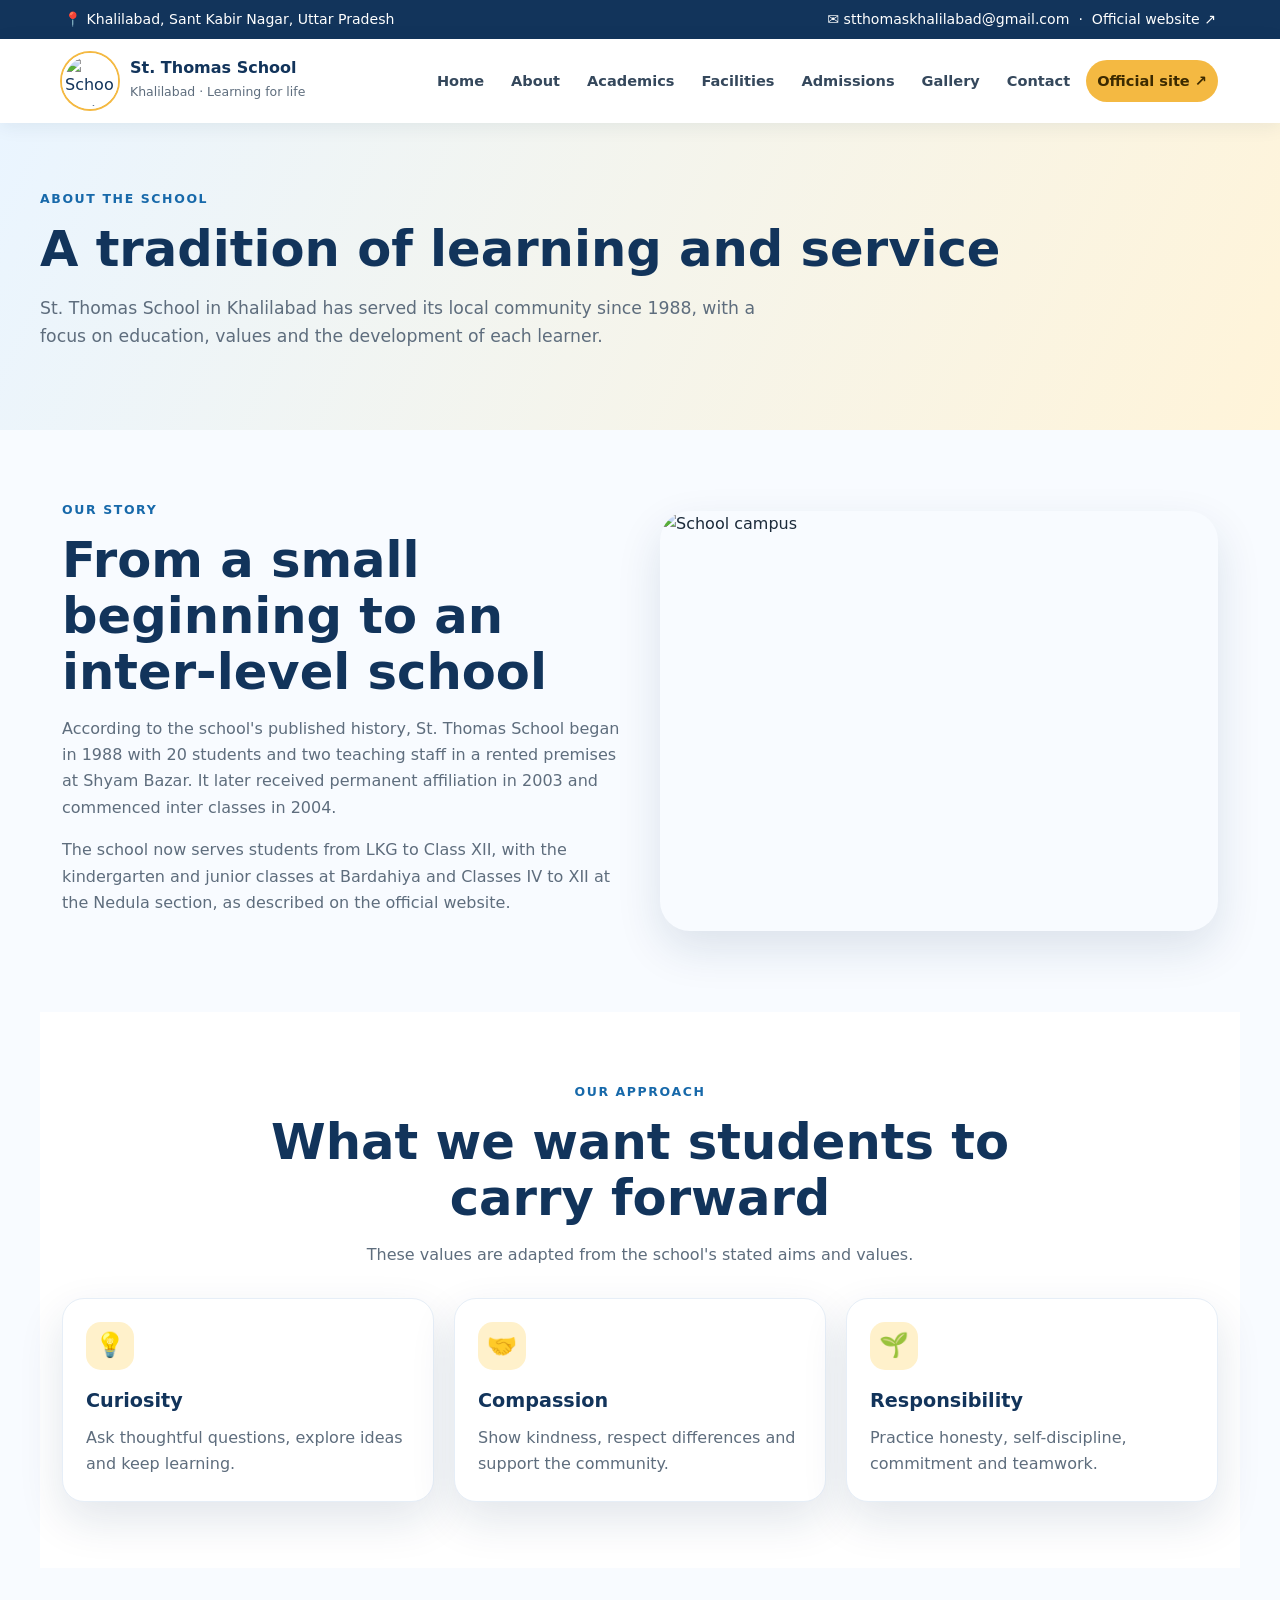
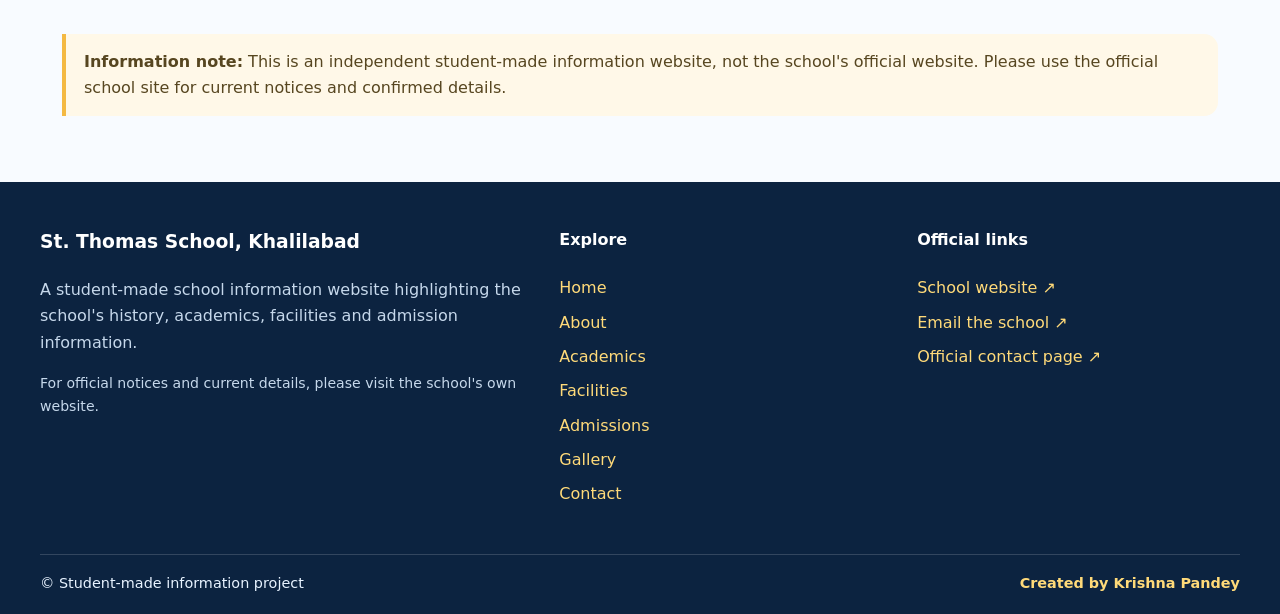
==== about.html @ 10039167 "Add files via upload" ====
<!doctype html>
<html lang="en">
<head>
<meta charset="utf-8">
<meta name="viewport" content="width=device-width, initial-scale=1">
<meta name="description" content="Student-made information website for St. Thomas School, Khalilabad. See school overview, academics, facilities, admissions and official contact links.">
<title>About Us | St. Thomas School, Khalilabad</title>
<link rel="stylesheet" href="styles.css">
</head>
<body>
<div class="topbar"><span>📍 Khalilabad, Sant Kabir Nagar, Uttar Pradesh</span><span><a href="mailto:stthomaskhalilabad@gmail.com">✉ stthomaskhalilabad@gmail.com</a> &nbsp;·&nbsp; <a href="https://stskhalilabad.in/" target="_blank" rel="noopener">Official website ↗</a></span></div>
<header class="site-header"><div class="nav-wrap">
<a class="brand" href="index.html"><img src="assets/school-logo.jpg" alt="School project image"><span><strong>St. Thomas School</strong><small>Khalilabad · Learning for life</small></span></a>
<button class="menu-toggle" aria-expanded="false" aria-label="Toggle navigation">☰ Menu</button>
<nav class="nav" aria-label="Main navigation"><a class="" href="index.html">Home</a><a class="" href="about.html">About</a><a class="" href="academics.html">Academics</a><a class="" href="facilities.html">Facilities</a><a class="" href="admissions.html">Admissions</a><a class="" href="gallery.html">Gallery</a><a class="" href="contact.html">Contact</a><a class="official" href="https://stskhalilabad.in/" target="_blank" rel="noopener">Official site ↗</a></nav>
</div></header>
<main>
<section class="page-hero"><div class="inner"><span class="kicker">About the school</span><h1>A tradition of learning and service</h1><p>St. Thomas School in Khalilabad has served its local community since 1988, with a focus on education, values and the development of each learner.</p></div></section>
<section class="wrap"><div class="split"><div><span class="kicker">Our story</span><div class="section-head"><h2>From a small beginning to an inter-level school</h2><p>According to the school's published history, St. Thomas School began in 1988 with 20 students and two teaching staff in a rented premises at Shyam Bazar. It later received permanent affiliation in 2003 and commenced inter classes in 2004.</p><p>The school now serves students from LKG to Class XII, with the kindergarten and junior classes at Bardahiya and Classes IV to XII at the Nedula section, as described on the official website.</p></div></div><img class="rounded-photo" src="assets/school-campus.webp" alt="School campus"></div></section>
<section class="wrap" style="background:#fff"><div class="section-head center"><span class="kicker">Our approach</span><h2>What we want students to carry forward</h2><p>These values are adapted from the school's stated aims and values.</p></div><div class="grid">
<article class="card"><div class="card-body"><div class="icon">💡</div><h3>Curiosity</h3><p>Ask thoughtful questions, explore ideas and keep learning.</p></div></article>
<article class="card"><div class="card-body"><div class="icon">🤝</div><h3>Compassion</h3><p>Show kindness, respect differences and support the community.</p></div></article>
<article class="card"><div class="card-body"><div class="icon">🌱</div><h3>Responsibility</h3><p>Practice honesty, self-discipline, commitment and teamwork.</p></div></article>
</div></section>
<section class="wrap"><div class="note"><strong>Information note:</strong> This is an independent student-made information website, not the school's official website. Please use the official school site for current notices and confirmed details.</div></section>
</main>
<footer class="site-footer"><div class="footer-grid">
<div><h3>St. Thomas School, Khalilabad</h3><p>A student-made school information website highlighting the school's history, academics, facilities and admission information.</p><p class="small">For official notices and current details, please visit the school's own website.</p></div>
<div><h4>Explore</h4><ul><li><a href="index.html">Home</a></li><li><a href="about.html">About</a></li><li><a href="academics.html">Academics</a></li><li><a href="facilities.html">Facilities</a></li><li><a href="admissions.html">Admissions</a></li><li><a href="gallery.html">Gallery</a></li><li><a href="contact.html">Contact</a></li></ul></div>
<div><h4>Official links</h4><ul><li><a href="https://stskhalilabad.in/" target="_blank" rel="noopener">School website ↗</a></li><li><a href="mailto:stthomaskhalilabad@gmail.com">Email the school ↗</a></li><li><a href="https://stskhalilabad.in/contact-us" target="_blank" rel="noopener">Official contact page ↗</a></li></ul></div>
</div><div class="credit"><span>© <span data-year></span> Student-made information project</span><span><strong>Created by Krishna Pandey</strong></span></div></footer>
<script src="script.js"></script>
</body></html>
---- styles.css ----
:root{--navy:#12345b;--blue:#1769aa;--sky:#eaf5ff;--gold:#f4b942;--coral:#ff795f;--ink:#1b2a3a;--muted:#5e6d7d;--white:#fff;--shadow:0 18px 45px rgba(18,52,91,.12);--radius:22px}
*{box-sizing:border-box}html{scroll-behavior:smooth}body{margin:0;font-family:Inter,ui-sans-serif,system-ui,-apple-system,"Segoe UI",Arial,sans-serif;color:var(--ink);line-height:1.65;background:#f8fbff}a{color:var(--blue)}img{max-width:100%;display:block}.topbar{background:var(--navy);color:white;padding:8px 5%;font-size:.88rem;display:flex;justify-content:space-between;gap:12px;flex-wrap:wrap}.topbar a{color:#fff;text-decoration:none}.site-header{position:sticky;top:0;z-index:10;background:rgba(255,255,255,.96);backdrop-filter:blur(12px);box-shadow:0 3px 18px rgba(20,50,80,.08)}.nav-wrap{max-width:1200px;margin:auto;padding:14px 22px;display:flex;align-items:center;gap:16px;justify-content:space-between}.brand{display:flex;align-items:center;gap:12px;text-decoration:none;color:var(--navy);min-width:220px}.brand img{width:56px;height:56px;object-fit:cover;border-radius:50%;border:3px solid #fff;box-shadow:0 0 0 2px var(--gold)}.brand strong{display:block;line-height:1.2;font-size:1rem}.brand small{color:var(--muted);font-size:.78rem}.nav{display:flex;align-items:center;gap:5px;flex-wrap:wrap;justify-content:flex-end}.nav a{padding:9px 11px;border-radius:999px;text-decoration:none;color:#35485c;font-size:.91rem;font-weight:650}.nav a:hover,.nav a.active{background:var(--sky);color:var(--blue)}.nav .official{background:var(--gold);color:#3c2a00}.menu-toggle{display:none;border:0;background:var(--sky);color:var(--navy);border-radius:12px;padding:9px 12px;font-size:1rem}.hero{min-height:500px;display:flex;align-items:center;position:relative;overflow:hidden;background:linear-gradient(90deg,rgba(9,36,68,.88),rgba(9,36,68,.45)),url('assets/school-campus.webp') center/cover;color:white}.hero-inner{max-width:1200px;width:100%;margin:auto;padding:78px 24px}.eyebrow{display:inline-flex;align-items:center;gap:8px;background:rgba(255,255,255,.15);border:1px solid rgba(255,255,255,.35);padding:7px 13px;border-radius:999px;font-size:.85rem;font-weight:700;letter-spacing:.04em}.hero h1{font-size:clamp(2.4rem,6vw,4.8rem);line-height:1.04;max-width:850px;margin:20px 0}.hero p{max-width:650px;font-size:1.12rem;color:#edf6ff}.actions{display:flex;gap:12px;flex-wrap:wrap;margin-top:26px}.btn{display:inline-flex;align-items:center;justify-content:center;gap:8px;padding:12px 19px;border-radius:999px;text-decoration:none;font-weight:750;border:2px solid transparent;transition:.2s}.btn:hover{transform:translateY(-2px)}.btn-gold{background:var(--gold);color:#2d250f}.btn-white{border-color:#fff;color:#fff;background:transparent}.btn-blue{background:var(--blue);color:white}.btn-light{background:var(--sky);color:var(--navy)}.wrap{max-width:1200px;margin:auto;padding:66px 22px}.section-head{max-width:760px;margin-bottom:30px}.section-head.center{text-align:center;margin-left:auto;margin-right:auto}.kicker{color:var(--blue);text-transform:uppercase;letter-spacing:.13em;font-size:.78rem;font-weight:850}.section-head h2,.page-hero h1{font-size:clamp(2rem,4vw,3.1rem);line-height:1.13;color:var(--navy);margin:9px 0 13px}.section-head p,.muted{color:var(--muted)}.grid{display:grid;grid-template-columns:repeat(3,minmax(0,1fr));gap:20px}.grid.two{grid-template-columns:repeat(2,minmax(0,1fr))}.card{background:white;border:1px solid #e6eef7;border-radius:var(--radius);overflow:hidden;box-shadow:var(--shadow)}.card-body{padding:23px}.card h3{margin:0 0 8px;color:var(--navy);font-size:1.2rem}.card p{margin:0;color:var(--muted)}.icon{width:48px;height:48px;display:grid;place-items:center;border-radius:15px;background:#fff1cb;font-size:1.5rem;margin-bottom:15px}.photo-card img{width:100%;height:220px;object-fit:cover}.photo-card .card-body{padding:18px 20px}.stats{background:linear-gradient(110deg,var(--navy),#1769aa);color:white}.stats-row{max-width:1200px;margin:auto;padding:30px 22px;display:grid;grid-template-columns:repeat(4,1fr);gap:18px}.stat{padding:12px 15px;border-left:3px solid var(--gold)}.stat strong{font-size:1.7rem;display:block}.stat span{color:#d9ebff;font-size:.9rem}.split{display:grid;grid-template-columns:1fr 1fr;gap:40px;align-items:center}.rounded-photo{width:100%;height:420px;object-fit:cover;border-radius:30px;box-shadow:var(--shadow)}.checklist{padding:0;list-style:none}.checklist li{padding:8px 0 8px 30px;position:relative}.checklist li:before{content:"✓";position:absolute;left:0;top:7px;background:#e4f8ed;color:#16824a;border-radius:50%;width:21px;height:21px;display:grid;place-items:center;font-weight:900;font-size:.8rem}.page-hero{background:linear-gradient(115deg,#eaf5ff,#fff4d9);padding:62px 22px}.page-hero .inner{max-width:1200px;margin:auto}.page-hero p{max-width:750px;color:var(--muted);font-size:1.08rem}.banner{padding:32px;border-radius:26px;background:linear-gradient(120deg,#12345b,#1769aa);color:white;display:flex;justify-content:space-between;align-items:center;gap:22px;flex-wrap:wrap}.banner h2{margin:0 0 7px;font-size:1.8rem}.banner p{margin:0;color:#e0efff}.pill{display:inline-block;padding:6px 11px;border-radius:999px;background:#eaf5ff;color:#1769aa;font-weight:750;font-size:.8rem}.table-wrap{overflow:auto;background:white;border-radius:18px;box-shadow:var(--shadow)}table{width:100%;border-collapse:collapse;min-width:560px}th,td{text-align:left;padding:15px 18px;border-bottom:1px solid #e8eef5}th{background:#eaf5ff;color:var(--navy)}.contact-box{background:white;border:1px solid #e6eef7;border-radius:20px;padding:25px;box-shadow:var(--shadow)}.contact-line{display:flex;gap:13px;margin:15px 0;align-items:flex-start}.contact-line span:first-child{font-size:1.35rem}.gallery{display:grid;grid-template-columns:repeat(3,1fr);gap:14px}.gallery img{height:260px;width:100%;object-fit:cover;border-radius:18px;box-shadow:var(--shadow)}.note{border-left:4px solid var(--gold);padding:15px 18px;background:#fff8e8;border-radius:0 14px 14px 0;color:#574620}.site-footer{background:#0c2340;color:#e8f3ff;padding:45px 22px 18px}.footer-grid{max-width:1200px;margin:auto;display:grid;grid-template-columns:1.5fr 1fr 1fr;gap:35px}.site-footer h3,.site-footer h4{color:white;margin-top:0}.site-footer p,.site-footer li{color:#c6d8eb}.site-footer a{color:#ffda79;text-decoration:none}.site-footer ul{list-style:none;padding:0}.site-footer li{margin:8px 0}.credit{max-width:1200px;margin:30px auto 0;padding-top:17px;border-top:1px solid rgba(255,255,255,.16);display:flex;justify-content:space-between;gap:12px;flex-wrap:wrap;font-size:.9rem}.credit strong{color:#ffda79}.small{font-size:.88rem}.spacer{height:10px}
@media(max-width:920px){.nav-wrap{flex-wrap:wrap}.menu-toggle{display:block}.nav{display:none;width:100%;justify-content:flex-start;padding:8px 0 2px}.nav.open{display:flex}.nav a{padding:9px 12px}.grid{grid-template-columns:repeat(2,minmax(0,1fr))}.split{gap:25px}.footer-grid{grid-template-columns:1fr 1fr}.footer-grid>div:first-child{grid-column:1/-1}}
@media(max-width:620px){.topbar{font-size:.78rem}.brand{min-width:0}.brand img{width:47px;height:47px}.brand strong{font-size:.88rem}.brand small{font-size:.7rem}.hero{min-height:470px}.hero-inner{padding:62px 22px}.wrap{padding:48px 18px}.grid,.grid.two,.split{grid-template-columns:1fr}.stats-row{grid-template-columns:repeat(2,1fr)}.rounded-photo{height:290px}.gallery{grid-template-columns:repeat(2,1fr)}.gallery img{height:180px}.footer-grid{grid-template-columns:1fr}.footer-grid>div:first-child{grid-column:auto}.page-hero{padding:45px 18px}.banner{padding:24px}}
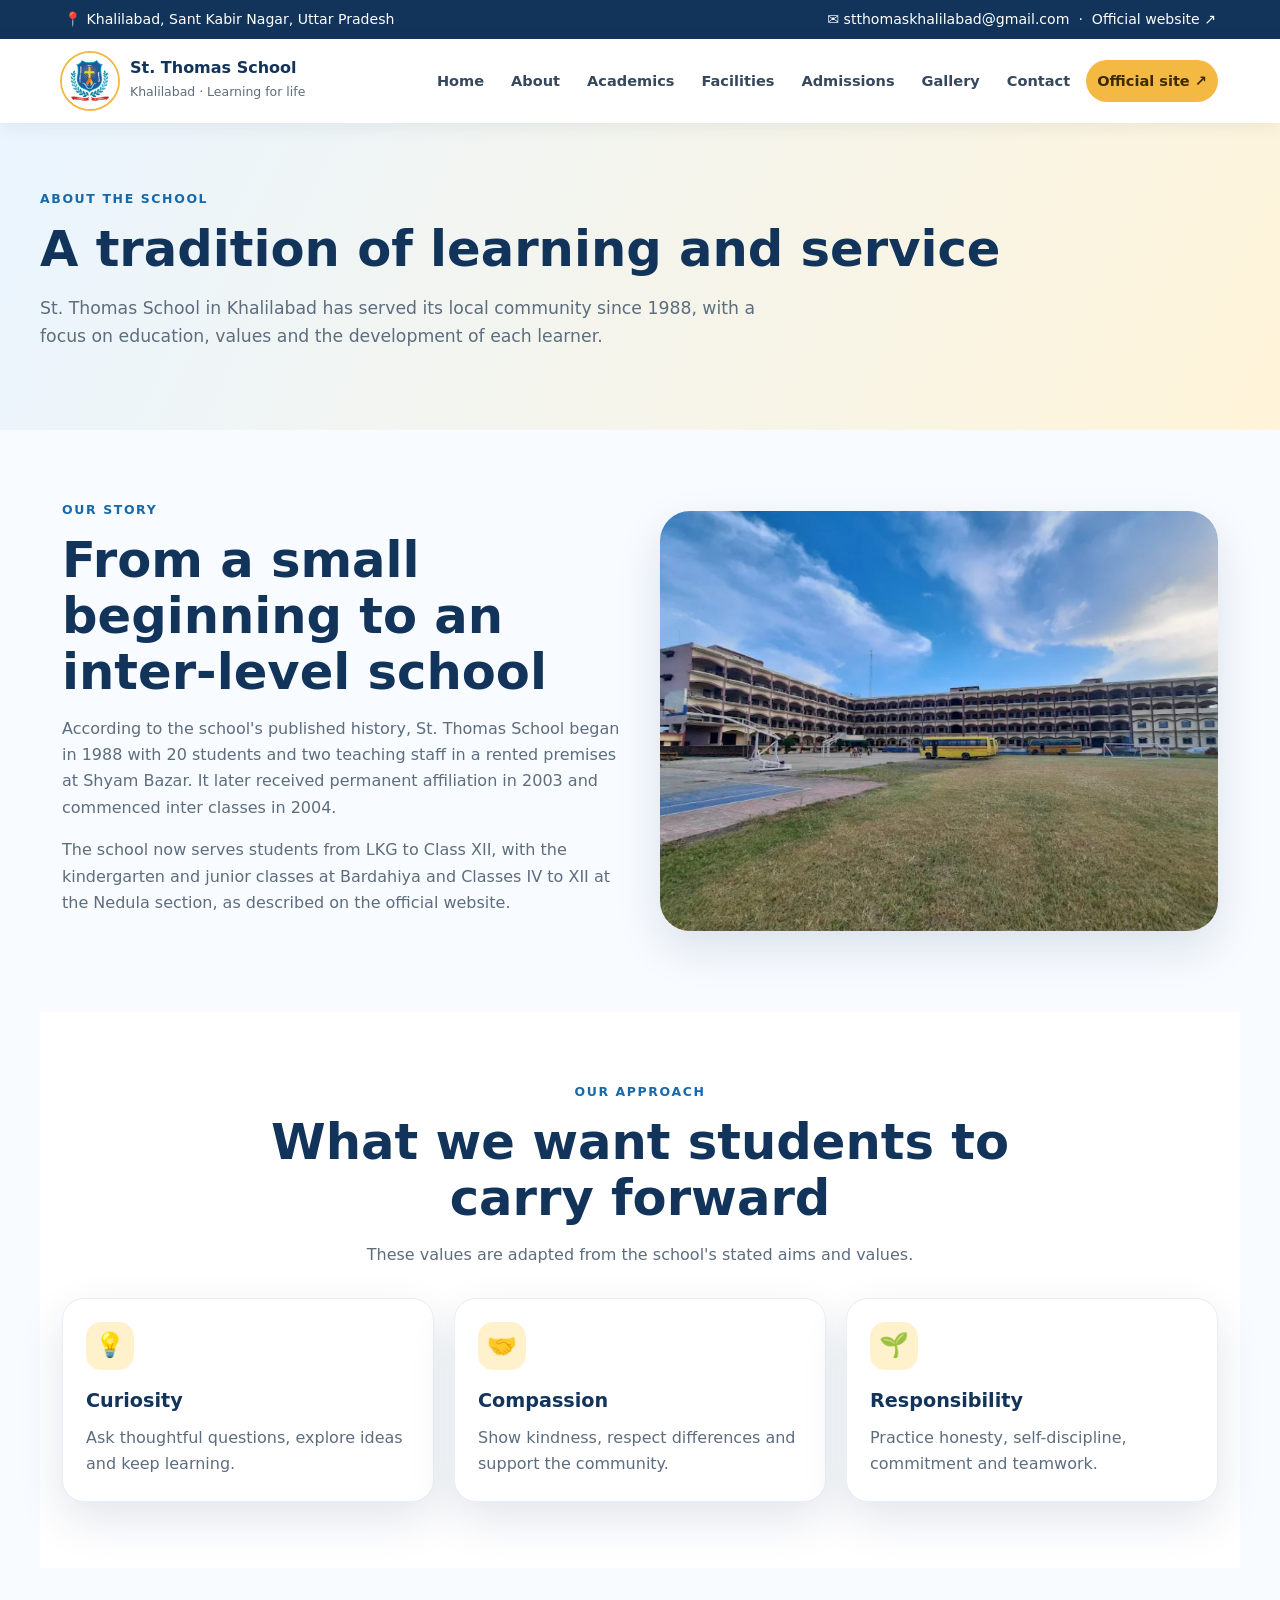
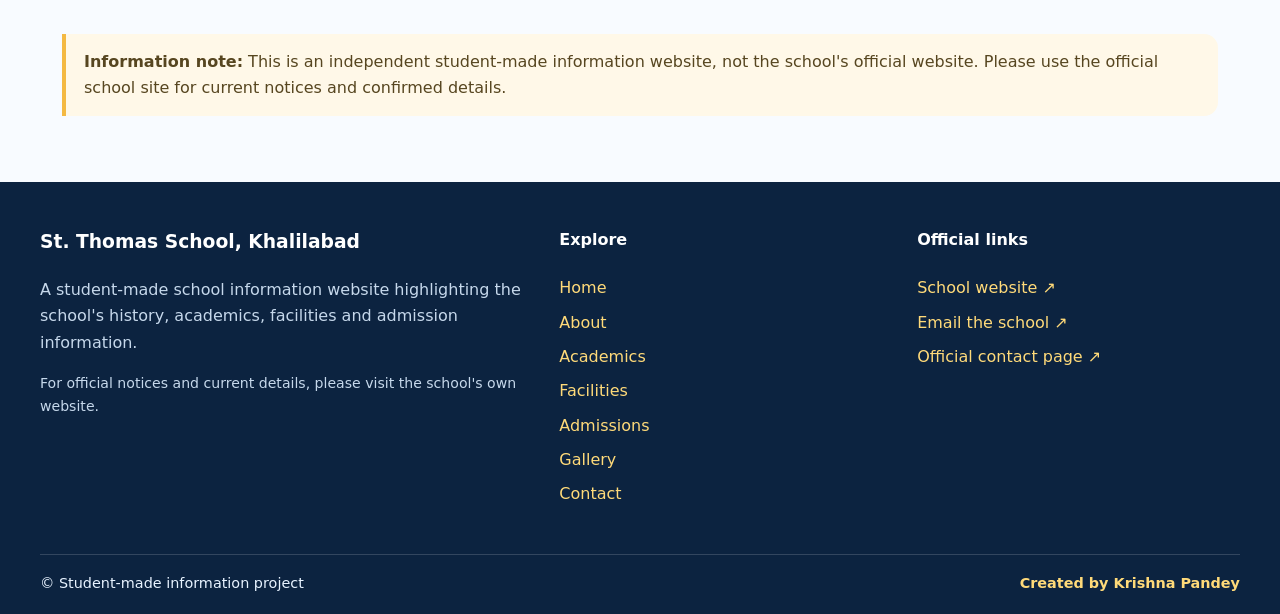
==== commit f7b71d1f: "Fix image source for school logo in about.html" ====
--- a/about.html
+++ b/about.html
@@ -10,13 +10,13 @@
 <body>
 <div class="topbar"><span>📍 Khalilabad, Sant Kabir Nagar, Uttar Pradesh</span><span><a href="mailto:stthomaskhalilabad@gmail.com">✉ stthomaskhalilabad@gmail.com</a> &nbsp;·&nbsp; <a href="https://stskhalilabad.in/" target="_blank" rel="noopener">Official website ↗</a></span></div>
 <header class="site-header"><div class="nav-wrap">
-<a class="brand" href="index.html"><img src="assets/school-logo.jpg" alt="School project image"><span><strong>St. Thomas School</strong><small>Khalilabad · Learning for life</small></span></a>
+<a class="brand" href="index.html"><img src="school-logo.jpg" alt="School project image"><span><strong>St. Thomas School</strong><small>Khalilabad · Learning for life</small></span></a>
 <button class="menu-toggle" aria-expanded="false" aria-label="Toggle navigation">☰ Menu</button>
 <nav class="nav" aria-label="Main navigation"><a class="" href="index.html">Home</a><a class="" href="about.html">About</a><a class="" href="academics.html">Academics</a><a class="" href="facilities.html">Facilities</a><a class="" href="admissions.html">Admissions</a><a class="" href="gallery.html">Gallery</a><a class="" href="contact.html">Contact</a><a class="official" href="https://stskhalilabad.in/" target="_blank" rel="noopener">Official site ↗</a></nav>
 </div></header>
 <main>
 <section class="page-hero"><div class="inner"><span class="kicker">About the school</span><h1>A tradition of learning and service</h1><p>St. Thomas School in Khalilabad has served its local community since 1988, with a focus on education, values and the development of each learner.</p></div></section>
-<section class="wrap"><div class="split"><div><span class="kicker">Our story</span><div class="section-head"><h2>From a small beginning to an inter-level school</h2><p>According to the school's published history, St. Thomas School began in 1988 with 20 students and two teaching staff in a rented premises at Shyam Bazar. It later received permanent affiliation in 2003 and commenced inter classes in 2004.</p><p>The school now serves students from LKG to Class XII, with the kindergarten and junior classes at Bardahiya and Classes IV to XII at the Nedula section, as described on the official website.</p></div></div><img class="rounded-photo" src="assets/school-campus.webp" alt="School campus"></div></section>
+<section class="wrap"><div class="split"><div><span class="kicker">Our story</span><div class="section-head"><h2>From a small beginning to an inter-level school</h2><p>According to the school's published history, St. Thomas School began in 1988 with 20 students and two teaching staff in a rented premises at Shyam Bazar. It later received permanent affiliation in 2003 and commenced inter classes in 2004.</p><p>The school now serves students from LKG to Class XII, with the kindergarten and junior classes at Bardahiya and Classes IV to XII at the Nedula section, as described on the official website.</p></div></div><img class="rounded-photo" src="school-campus.webp" alt="School campus"></div></section>
 <section class="wrap" style="background:#fff"><div class="section-head center"><span class="kicker">Our approach</span><h2>What we want students to carry forward</h2><p>These values are adapted from the school's stated aims and values.</p></div><div class="grid">
 <article class="card"><div class="card-body"><div class="icon">💡</div><h3>Curiosity</h3><p>Ask thoughtful questions, explore ideas and keep learning.</p></div></article>
 <article class="card"><div class="card-body"><div class="icon">🤝</div><h3>Compassion</h3><p>Show kindness, respect differences and support the community.</p></div></article>
@@ -30,4 +30,4 @@
 <div><h4>Official links</h4><ul><li><a href="https://stskhalilabad.in/" target="_blank" rel="noopener">School website ↗</a></li><li><a href="mailto:stthomaskhalilabad@gmail.com">Email the school ↗</a></li><li><a href="https://stskhalilabad.in/contact-us" target="_blank" rel="noopener">Official contact page ↗</a></li></ul></div>
 </div><div class="credit"><span>© <span data-year></span> Student-made information project</span><span><strong>Created by Krishna Pandey</strong></span></div></footer>
 <script src="script.js"></script>
-</body></html>+</body></html>
--- a/styles.css
+++ b/styles.css
@@ -1,5 +1,5 @@
 
 :root{--navy:#12345b;--blue:#1769aa;--sky:#eaf5ff;--gold:#f4b942;--coral:#ff795f;--ink:#1b2a3a;--muted:#5e6d7d;--white:#fff;--shadow:0 18px 45px rgba(18,52,91,.12);--radius:22px}
-*{box-sizing:border-box}html{scroll-behavior:smooth}body{margin:0;font-family:Inter,ui-sans-serif,system-ui,-apple-system,"Segoe UI",Arial,sans-serif;color:var(--ink);line-height:1.65;background:#f8fbff}a{color:var(--blue)}img{max-width:100%;display:block}.topbar{background:var(--navy);color:white;padding:8px 5%;font-size:.88rem;display:flex;justify-content:space-between;gap:12px;flex-wrap:wrap}.topbar a{color:#fff;text-decoration:none}.site-header{position:sticky;top:0;z-index:10;background:rgba(255,255,255,.96);backdrop-filter:blur(12px);box-shadow:0 3px 18px rgba(20,50,80,.08)}.nav-wrap{max-width:1200px;margin:auto;padding:14px 22px;display:flex;align-items:center;gap:16px;justify-content:space-between}.brand{display:flex;align-items:center;gap:12px;text-decoration:none;color:var(--navy);min-width:220px}.brand img{width:56px;height:56px;object-fit:cover;border-radius:50%;border:3px solid #fff;box-shadow:0 0 0 2px var(--gold)}.brand strong{display:block;line-height:1.2;font-size:1rem}.brand small{color:var(--muted);font-size:.78rem}.nav{display:flex;align-items:center;gap:5px;flex-wrap:wrap;justify-content:flex-end}.nav a{padding:9px 11px;border-radius:999px;text-decoration:none;color:#35485c;font-size:.91rem;font-weight:650}.nav a:hover,.nav a.active{background:var(--sky);color:var(--blue)}.nav .official{background:var(--gold);color:#3c2a00}.menu-toggle{display:none;border:0;background:var(--sky);color:var(--navy);border-radius:12px;padding:9px 12px;font-size:1rem}.hero{min-height:500px;display:flex;align-items:center;position:relative;overflow:hidden;background:linear-gradient(90deg,rgba(9,36,68,.88),rgba(9,36,68,.45)),url('assets/school-campus.webp') center/cover;color:white}.hero-inner{max-width:1200px;width:100%;margin:auto;padding:78px 24px}.eyebrow{display:inline-flex;align-items:center;gap:8px;background:rgba(255,255,255,.15);border:1px solid rgba(255,255,255,.35);padding:7px 13px;border-radius:999px;font-size:.85rem;font-weight:700;letter-spacing:.04em}.hero h1{font-size:clamp(2.4rem,6vw,4.8rem);line-height:1.04;max-width:850px;margin:20px 0}.hero p{max-width:650px;font-size:1.12rem;color:#edf6ff}.actions{display:flex;gap:12px;flex-wrap:wrap;margin-top:26px}.btn{display:inline-flex;align-items:center;justify-content:center;gap:8px;padding:12px 19px;border-radius:999px;text-decoration:none;font-weight:750;border:2px solid transparent;transition:.2s}.btn:hover{transform:translateY(-2px)}.btn-gold{background:var(--gold);color:#2d250f}.btn-white{border-color:#fff;color:#fff;background:transparent}.btn-blue{background:var(--blue);color:white}.btn-light{background:var(--sky);color:var(--navy)}.wrap{max-width:1200px;margin:auto;padding:66px 22px}.section-head{max-width:760px;margin-bottom:30px}.section-head.center{text-align:center;margin-left:auto;margin-right:auto}.kicker{color:var(--blue);text-transform:uppercase;letter-spacing:.13em;font-size:.78rem;font-weight:850}.section-head h2,.page-hero h1{font-size:clamp(2rem,4vw,3.1rem);line-height:1.13;color:var(--navy);margin:9px 0 13px}.section-head p,.muted{color:var(--muted)}.grid{display:grid;grid-template-columns:repeat(3,minmax(0,1fr));gap:20px}.grid.two{grid-template-columns:repeat(2,minmax(0,1fr))}.card{background:white;border:1px solid #e6eef7;border-radius:var(--radius);overflow:hidden;box-shadow:var(--shadow)}.card-body{padding:23px}.card h3{margin:0 0 8px;color:var(--navy);font-size:1.2rem}.card p{margin:0;color:var(--muted)}.icon{width:48px;height:48px;display:grid;place-items:center;border-radius:15px;background:#fff1cb;font-size:1.5rem;margin-bottom:15px}.photo-card img{width:100%;height:220px;object-fit:cover}.photo-card .card-body{padding:18px 20px}.stats{background:linear-gradient(110deg,var(--navy),#1769aa);color:white}.stats-row{max-width:1200px;margin:auto;padding:30px 22px;display:grid;grid-template-columns:repeat(4,1fr);gap:18px}.stat{padding:12px 15px;border-left:3px solid var(--gold)}.stat strong{font-size:1.7rem;display:block}.stat span{color:#d9ebff;font-size:.9rem}.split{display:grid;grid-template-columns:1fr 1fr;gap:40px;align-items:center}.rounded-photo{width:100%;height:420px;object-fit:cover;border-radius:30px;box-shadow:var(--shadow)}.checklist{padding:0;list-style:none}.checklist li{padding:8px 0 8px 30px;position:relative}.checklist li:before{content:"✓";position:absolute;left:0;top:7px;background:#e4f8ed;color:#16824a;border-radius:50%;width:21px;height:21px;display:grid;place-items:center;font-weight:900;font-size:.8rem}.page-hero{background:linear-gradient(115deg,#eaf5ff,#fff4d9);padding:62px 22px}.page-hero .inner{max-width:1200px;margin:auto}.page-hero p{max-width:750px;color:var(--muted);font-size:1.08rem}.banner{padding:32px;border-radius:26px;background:linear-gradient(120deg,#12345b,#1769aa);color:white;display:flex;justify-content:space-between;align-items:center;gap:22px;flex-wrap:wrap}.banner h2{margin:0 0 7px;font-size:1.8rem}.banner p{margin:0;color:#e0efff}.pill{display:inline-block;padding:6px 11px;border-radius:999px;background:#eaf5ff;color:#1769aa;font-weight:750;font-size:.8rem}.table-wrap{overflow:auto;background:white;border-radius:18px;box-shadow:var(--shadow)}table{width:100%;border-collapse:collapse;min-width:560px}th,td{text-align:left;padding:15px 18px;border-bottom:1px solid #e8eef5}th{background:#eaf5ff;color:var(--navy)}.contact-box{background:white;border:1px solid #e6eef7;border-radius:20px;padding:25px;box-shadow:var(--shadow)}.contact-line{display:flex;gap:13px;margin:15px 0;align-items:flex-start}.contact-line span:first-child{font-size:1.35rem}.gallery{display:grid;grid-template-columns:repeat(3,1fr);gap:14px}.gallery img{height:260px;width:100%;object-fit:cover;border-radius:18px;box-shadow:var(--shadow)}.note{border-left:4px solid var(--gold);padding:15px 18px;background:#fff8e8;border-radius:0 14px 14px 0;color:#574620}.site-footer{background:#0c2340;color:#e8f3ff;padding:45px 22px 18px}.footer-grid{max-width:1200px;margin:auto;display:grid;grid-template-columns:1.5fr 1fr 1fr;gap:35px}.site-footer h3,.site-footer h4{color:white;margin-top:0}.site-footer p,.site-footer li{color:#c6d8eb}.site-footer a{color:#ffda79;text-decoration:none}.site-footer ul{list-style:none;padding:0}.site-footer li{margin:8px 0}.credit{max-width:1200px;margin:30px auto 0;padding-top:17px;border-top:1px solid rgba(255,255,255,.16);display:flex;justify-content:space-between;gap:12px;flex-wrap:wrap;font-size:.9rem}.credit strong{color:#ffda79}.small{font-size:.88rem}.spacer{height:10px}
+*{box-sizing:border-box}html{scroll-behavior:smooth}body{margin:0;font-family:Inter,ui-sans-serif,system-ui,-apple-system,"Segoe UI",Arial,sans-serif;color:var(--ink);line-height:1.65;background:#f8fbff}a{color:var(--blue)}img{max-width:100%;display:block}.topbar{background:var(--navy);color:white;padding:8px 5%;font-size:.88rem;display:flex;justify-content:space-between;gap:12px;flex-wrap:wrap}.topbar a{color:#fff;text-decoration:none}.site-header{position:sticky;top:0;z-index:10;background:rgba(255,255,255,.96);backdrop-filter:blur(12px);box-shadow:0 3px 18px rgba(20,50,80,.08)}.nav-wrap{max-width:1200px;margin:auto;padding:14px 22px;display:flex;align-items:center;gap:16px;justify-content:space-between}.brand{display:flex;align-items:center;gap:12px;text-decoration:none;color:var(--navy);min-width:220px}.brand img{width:56px;height:56px;object-fit:cover;border-radius:50%;border:3px solid #fff;box-shadow:0 0 0 2px var(--gold)}.brand strong{display:block;line-height:1.2;font-size:1rem}.brand small{color:var(--muted);font-size:.78rem}.nav{display:flex;align-items:center;gap:5px;flex-wrap:wrap;justify-content:flex-end}.nav a{padding:9px 11px;border-radius:999px;text-decoration:none;color:#35485c;font-size:.91rem;font-weight:650}.nav a:hover,.nav a.active{background:var(--sky);color:var(--blue)}.nav .official{background:var(--gold);color:#3c2a00}.menu-toggle{display:none;border:0;background:var(--sky);color:var(--navy);border-radius:12px;padding:9px 12px;font-size:1rem}.hero{min-height:500px;display:flex;align-items:center;position:relative;overflow:hidden;background:linear-gradient(90deg,rgba(9,36,68,.88),rgba(9,36,68,.45)),url('school-campus.webp') center/cover;color:white}.hero-inner{max-width:1200px;width:100%;margin:auto;padding:78px 24px}.eyebrow{display:inline-flex;align-items:center;gap:8px;background:rgba(255,255,255,.15);border:1px solid rgba(255,255,255,.35);padding:7px 13px;border-radius:999px;font-size:.85rem;font-weight:700;letter-spacing:.04em}.hero h1{font-size:clamp(2.4rem,6vw,4.8rem);line-height:1.04;max-width:850px;margin:20px 0}.hero p{max-width:650px;font-size:1.12rem;color:#edf6ff}.actions{display:flex;gap:12px;flex-wrap:wrap;margin-top:26px}.btn{display:inline-flex;align-items:center;justify-content:center;gap:8px;padding:12px 19px;border-radius:999px;text-decoration:none;font-weight:750;border:2px solid transparent;transition:.2s}.btn:hover{transform:translateY(-2px)}.btn-gold{background:var(--gold);color:#2d250f}.btn-white{border-color:#fff;color:#fff;background:transparent}.btn-blue{background:var(--blue);color:white}.btn-light{background:var(--sky);color:var(--navy)}.wrap{max-width:1200px;margin:auto;padding:66px 22px}.section-head{max-width:760px;margin-bottom:30px}.section-head.center{text-align:center;margin-left:auto;margin-right:auto}.kicker{color:var(--blue);text-transform:uppercase;letter-spacing:.13em;font-size:.78rem;font-weight:850}.section-head h2,.page-hero h1{font-size:clamp(2rem,4vw,3.1rem);line-height:1.13;color:var(--navy);margin:9px 0 13px}.section-head p,.muted{color:var(--muted)}.grid{display:grid;grid-template-columns:repeat(3,minmax(0,1fr));gap:20px}.grid.two{grid-template-columns:repeat(2,minmax(0,1fr))}.card{background:white;border:1px solid #e6eef7;border-radius:var(--radius);overflow:hidden;box-shadow:var(--shadow)}.card-body{padding:23px}.card h3{margin:0 0 8px;color:var(--navy);font-size:1.2rem}.card p{margin:0;color:var(--muted)}.icon{width:48px;height:48px;display:grid;place-items:center;border-radius:15px;background:#fff1cb;font-size:1.5rem;margin-bottom:15px}.photo-card img{width:100%;height:220px;object-fit:cover}.photo-card .card-body{padding:18px 20px}.stats{background:linear-gradient(110deg,var(--navy),#1769aa);color:white}.stats-row{max-width:1200px;margin:auto;padding:30px 22px;display:grid;grid-template-columns:repeat(4,1fr);gap:18px}.stat{padding:12px 15px;border-left:3px solid var(--gold)}.stat strong{font-size:1.7rem;display:block}.stat span{color:#d9ebff;font-size:.9rem}.split{display:grid;grid-template-columns:1fr 1fr;gap:40px;align-items:center}.rounded-photo{width:100%;height:420px;object-fit:cover;border-radius:30px;box-shadow:var(--shadow)}.checklist{padding:0;list-style:none}.checklist li{padding:8px 0 8px 30px;position:relative}.checklist li:before{content:"✓";position:absolute;left:0;top:7px;background:#e4f8ed;color:#16824a;border-radius:50%;width:21px;height:21px;display:grid;place-items:center;font-weight:900;font-size:.8rem}.page-hero{background:linear-gradient(115deg,#eaf5ff,#fff4d9);padding:62px 22px}.page-hero .inner{max-width:1200px;margin:auto}.page-hero p{max-width:750px;color:var(--muted);font-size:1.08rem}.banner{padding:32px;border-radius:26px;background:linear-gradient(120deg,#12345b,#1769aa);color:white;display:flex;justify-content:space-between;align-items:center;gap:22px;flex-wrap:wrap}.banner h2{margin:0 0 7px;font-size:1.8rem}.banner p{margin:0;color:#e0efff}.pill{display:inline-block;padding:6px 11px;border-radius:999px;background:#eaf5ff;color:#1769aa;font-weight:750;font-size:.8rem}.table-wrap{overflow:auto;background:white;border-radius:18px;box-shadow:var(--shadow)}table{width:100%;border-collapse:collapse;min-width:560px}th,td{text-align:left;padding:15px 18px;border-bottom:1px solid #e8eef5}th{background:#eaf5ff;color:var(--navy)}.contact-box{background:white;border:1px solid #e6eef7;border-radius:20px;padding:25px;box-shadow:var(--shadow)}.contact-line{display:flex;gap:13px;margin:15px 0;align-items:flex-start}.contact-line span:first-child{font-size:1.35rem}.gallery{display:grid;grid-template-columns:repeat(3,1fr);gap:14px}.gallery img{height:260px;width:100%;object-fit:cover;border-radius:18px;box-shadow:var(--shadow)}.note{border-left:4px solid var(--gold);padding:15px 18px;background:#fff8e8;border-radius:0 14px 14px 0;color:#574620}.site-footer{background:#0c2340;color:#e8f3ff;padding:45px 22px 18px}.footer-grid{max-width:1200px;margin:auto;display:grid;grid-template-columns:1.5fr 1fr 1fr;gap:35px}.site-footer h3,.site-footer h4{color:white;margin-top:0}.site-footer p,.site-footer li{color:#c6d8eb}.site-footer a{color:#ffda79;text-decoration:none}.site-footer ul{list-style:none;padding:0}.site-footer li{margin:8px 0}.credit{max-width:1200px;margin:30px auto 0;padding-top:17px;border-top:1px solid rgba(255,255,255,.16);display:flex;justify-content:space-between;gap:12px;flex-wrap:wrap;font-size:.9rem}.credit strong{color:#ffda79}.small{font-size:.88rem}.spacer{height:10px}
 @media(max-width:920px){.nav-wrap{flex-wrap:wrap}.menu-toggle{display:block}.nav{display:none;width:100%;justify-content:flex-start;padding:8px 0 2px}.nav.open{display:flex}.nav a{padding:9px 12px}.grid{grid-template-columns:repeat(2,minmax(0,1fr))}.split{gap:25px}.footer-grid{grid-template-columns:1fr 1fr}.footer-grid>div:first-child{grid-column:1/-1}}
 @media(max-width:620px){.topbar{font-size:.78rem}.brand{min-width:0}.brand img{width:47px;height:47px}.brand strong{font-size:.88rem}.brand small{font-size:.7rem}.hero{min-height:470px}.hero-inner{padding:62px 22px}.wrap{padding:48px 18px}.grid,.grid.two,.split{grid-template-columns:1fr}.stats-row{grid-template-columns:repeat(2,1fr)}.rounded-photo{height:290px}.gallery{grid-template-columns:repeat(2,1fr)}.gallery img{height:180px}.footer-grid{grid-template-columns:1fr}.footer-grid>div:first-child{grid-column:auto}.page-hero{padding:45px 18px}.banner{padding:24px}}
